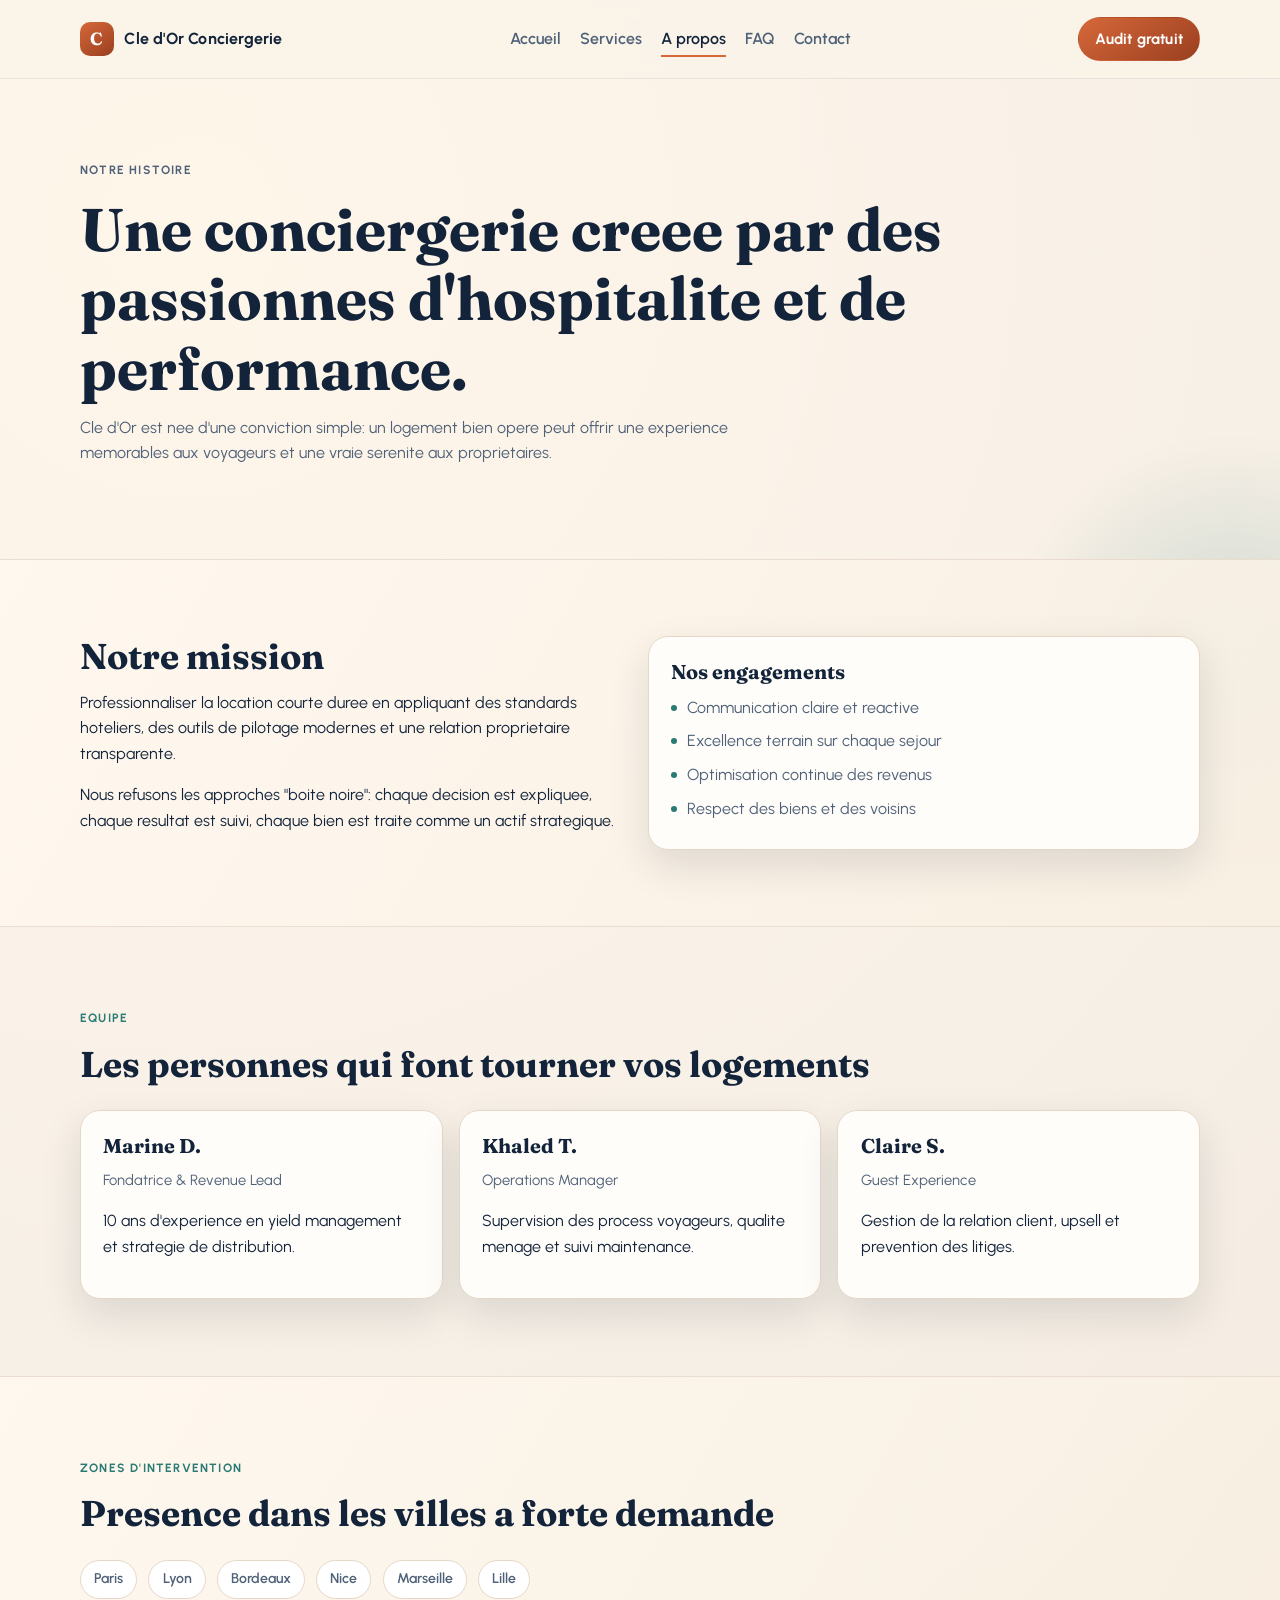
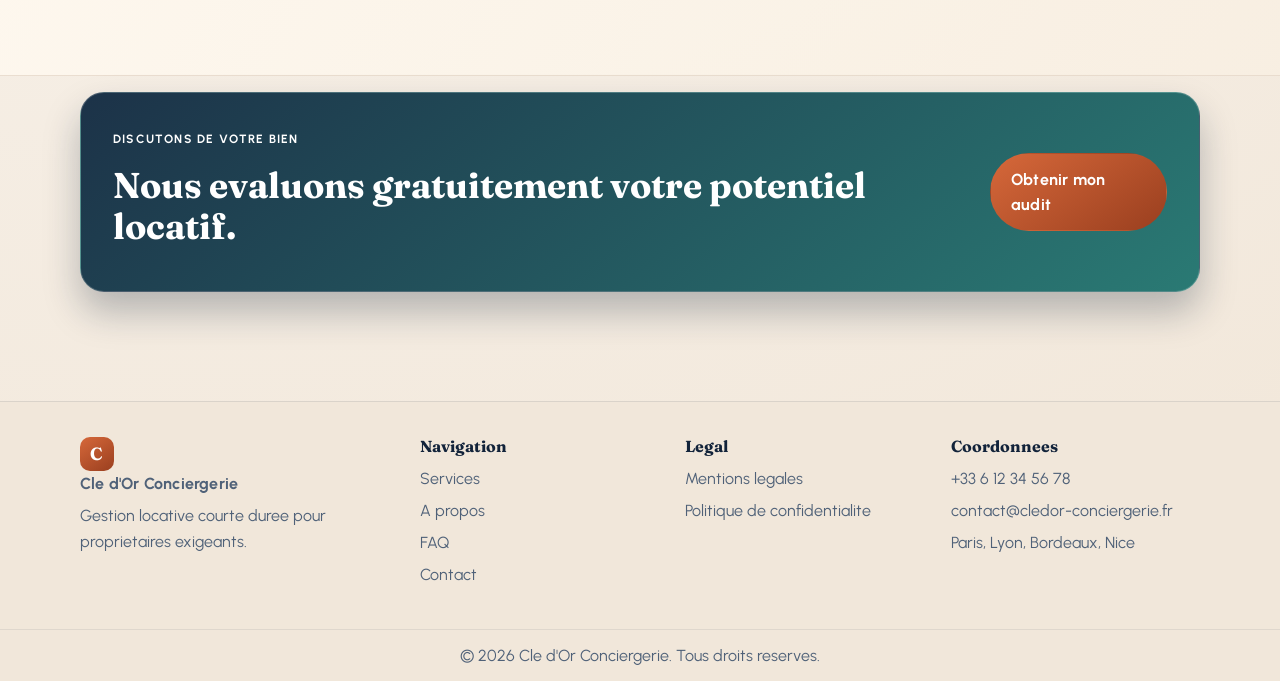
==== a-propos.html @ 5f4d0ef1 "Initial commit - site conciergerie Airbnb" ====
<!DOCTYPE html>
<html lang="fr">
<head>
  <meta charset="UTF-8">
  <meta name="viewport" content="width=device-width, initial-scale=1.0">
  <title>A propos | Cle d'Or Conciergerie</title>
  <meta name="description" content="Decouvrez l'equipe et la vision de Cle d'Or Conciergerie, specialisee dans la gestion locative courte duree pour proprietaires exigeants.">
  <link rel="preconnect" href="https://fonts.googleapis.com">
  <link rel="preconnect" href="https://fonts.gstatic.com" crossorigin>
  <link rel="stylesheet" href="assets/css/main.css">
</head>
<body>
  <div class="bg-orb orb-2"></div>
  <header class="site-header">
    <div class="container nav-wrap">
      <a href="index.html" class="brand">
        <span class="brand-mark">C</span>
        Cle d'Or Conciergerie
      </a>
      <button class="nav-toggle" aria-expanded="false" aria-controls="site-nav">
        <span></span>
        <span></span>
        <span></span>
      </button>
      <nav id="site-nav" class="site-nav">
        <a href="index.html">Accueil</a>
        <a href="services.html">Services</a>
        <a class="active" href="a-propos.html">A propos</a>
        <a href="faq.html">FAQ</a>
        <a href="contact.html">Contact</a>
      </nav>
      <a class="btn btn-sm hide-mobile" href="contact.html">Audit gratuit</a>
    </div>
  </header>

  <main>
    <section class="section-pad page-hero">
      <div class="container reveal">
        <p class="eyebrow">Notre histoire</p>
        <h1>Une conciergerie creee par des passionnes d'hospitalite et de performance.</h1>
        <p>
          Cle d'Or est nee d'une conviction simple: un logement bien opere peut offrir
          une experience memorables aux voyageurs et une vraie serenite aux proprietaires.
        </p>
      </div>
    </section>

    <section class="section-pad alt">
      <div class="container split-grid">
        <article class="reveal">
          <h2>Notre mission</h2>
          <p>
            Professionnaliser la location courte duree en appliquant des standards hoteliers,
            des outils de pilotage modernes et une relation proprietaire transparente.
          </p>
          <p>
            Nous refusons les approches "boite noire": chaque decision est expliquee,
            chaque resultat est suivi, chaque bien est traite comme un actif strategique.
          </p>
        </article>
        <article class="vision-box reveal delay-1">
          <h3>Nos engagements</h3>
          <ul>
            <li>Communication claire et reactive</li>
            <li>Excellence terrain sur chaque sejour</li>
            <li>Optimisation continue des revenus</li>
            <li>Respect des biens et des voisins</li>
          </ul>
        </article>
      </div>
    </section>

    <section class="section-pad">
      <div class="container">
        <div class="section-head reveal">
          <p class="eyebrow">Equipe</p>
          <h2>Les personnes qui font tourner vos logements</h2>
        </div>
        <div class="team-grid">
          <article class="team-card reveal">
            <h3>Marine D.</h3>
            <p class="role">Fondatrice & Revenue Lead</p>
            <p>10 ans d'experience en yield management et strategie de distribution.</p>
          </article>
          <article class="team-card reveal delay-1">
            <h3>Khaled T.</h3>
            <p class="role">Operations Manager</p>
            <p>Supervision des process voyageurs, qualite menage et suivi maintenance.</p>
          </article>
          <article class="team-card reveal delay-2">
            <h3>Claire S.</h3>
            <p class="role">Guest Experience</p>
            <p>Gestion de la relation client, upsell et prevention des litiges.</p>
          </article>
        </div>
      </div>
    </section>

    <section class="section-pad alt">
      <div class="container">
        <div class="section-head reveal">
          <p class="eyebrow">Zones d'intervention</p>
          <h2>Presence dans les villes a forte demande</h2>
        </div>
        <div class="chip-row reveal">
          <span>Paris</span>
          <span>Lyon</span>
          <span>Bordeaux</span>
          <span>Nice</span>
          <span>Marseille</span>
          <span>Lille</span>
        </div>
      </div>
    </section>

    <section class="section-pad cta-band">
      <div class="container cta-box reveal">
        <div>
          <p class="eyebrow">Discutons de votre bien</p>
          <h2>Nous evaluons gratuitement votre potentiel locatif.</h2>
        </div>
        <a class="btn" href="contact.html">Obtenir mon audit</a>
      </div>
    </section>
  </main>

  <footer class="site-footer">
    <div class="container footer-grid">
      <div>
        <a href="index.html" class="brand">
          <span class="brand-mark">C</span>
          Cle d'Or Conciergerie
        </a>
        <p>Gestion locative courte duree pour proprietaires exigeants.</p>
      </div>
      <div>
        <h3>Navigation</h3>
        <a href="services.html">Services</a>
        <a href="a-propos.html">A propos</a>
        <a href="faq.html">FAQ</a>
        <a href="contact.html">Contact</a>
      </div>
      <div>
        <h3>Legal</h3>
        <a href="mentions-legales.html">Mentions legales</a>
        <a href="politique-confidentialite.html">Politique de confidentialite</a>
      </div>
      <div>
        <h3>Coordonnees</h3>
        <p>+33 6 12 34 56 78</p>
        <p>contact@cledor-conciergerie.fr</p>
        <p>Paris, Lyon, Bordeaux, Nice</p>
      </div>
    </div>
    <div class="footer-bottom">
      <p>&copy; <span id="year"></span> Cle d'Or Conciergerie. Tous droits reserves.</p>
    </div>
  </footer>
  <script src="assets/js/main.js"></script>
</body>
</html>
---- assets/css/main.css ----
@import url("https://fonts.googleapis.com/css2?family=Fraunces:opsz,wght@9..144,500;9..144,700&family=Urbanist:wght@400;500;600;700&display=swap");

:root {
  --bg: #f6efe6;
  --bg-alt: #fff9f2;
  --text: #12233a;
  --muted: #4f6178;
  --accent: #d6683a;
  --accent-deep: #9a3f1f;
  --teal: #2a7a74;
  --gold: #c19a44;
  --line: #e5d7c8;
  --card: #fffdf9;
  --radius-lg: 20px;
  --radius-md: 14px;
  --shadow: 0 16px 40px rgba(14, 26, 44, 0.12);
}

*,
*::before,
*::after {
  box-sizing: border-box;
}

html,
body {
  margin: 0;
  padding: 0;
}

body {
  background: radial-gradient(circle at 15% 10%, #fff6ea 0%, var(--bg) 55%, #f1e6d8 100%);
  color: var(--text);
  font-family: "Urbanist", "Segoe UI", sans-serif;
  line-height: 1.6;
  overflow-x: hidden;
}

a {
  color: inherit;
  text-decoration: none;
}

h1,
h2,
h3 {
  color: var(--text);
  font-family: "Fraunces", Georgia, serif;
  line-height: 1.15;
  margin: 0 0 0.75rem;
}

h1 {
  font-size: clamp(2rem, 4.7vw, 3.9rem);
}

h2 {
  font-size: clamp(1.45rem, 2.8vw, 2.4rem);
}

h3 {
  font-size: 1.25rem;
}

p {
  margin: 0 0 1rem;
}

ul {
  margin: 0;
  padding: 0;
  list-style: none;
}

.container {
  width: min(1120px, 92%);
  margin: 0 auto;
}

.section-pad {
  padding: clamp(3.25rem, 6vw, 6rem) 0;
  position: relative;
}

.alt {
  background: linear-gradient(120deg, rgba(255, 248, 239, 0.9), rgba(248, 239, 226, 0.9));
  border-top: 1px solid rgba(229, 215, 200, 0.8);
  border-bottom: 1px solid rgba(229, 215, 200, 0.8);
}

.bg-orb {
  position: fixed;
  border-radius: 999px;
  filter: blur(8px);
  opacity: 0.2;
  pointer-events: none;
  z-index: -1;
}

.orb-1 {
  width: 340px;
  height: 340px;
  left: -140px;
  top: 16%;
  background: radial-gradient(circle, var(--accent), transparent 70%);
}

.orb-2 {
  width: 460px;
  height: 460px;
  right: -180px;
  top: 48%;
  background: radial-gradient(circle, var(--teal), transparent 70%);
}

.site-header {
  position: sticky;
  top: 0;
  z-index: 50;
  background: rgba(250, 243, 233, 0.84);
  backdrop-filter: blur(8px);
  border-bottom: 1px solid rgba(18, 35, 58, 0.08);
}

.nav-wrap {
  display: flex;
  align-items: center;
  justify-content: space-between;
  min-height: 78px;
  gap: 1rem;
}

.brand {
  display: inline-flex;
  align-items: center;
  gap: 0.65rem;
  font-weight: 700;
  letter-spacing: 0.2px;
}

.brand-mark {
  display: grid;
  place-items: center;
  width: 34px;
  height: 34px;
  border-radius: 10px;
  background: linear-gradient(145deg, var(--accent), var(--accent-deep));
  color: #fff;
  font-family: "Fraunces", Georgia, serif;
  font-size: 1.1rem;
}

.site-nav {
  display: flex;
  gap: 1.2rem;
  align-items: center;
}

.site-nav a {
  color: var(--muted);
  font-weight: 600;
  position: relative;
  padding: 0.2rem 0;
}

.site-nav a::after {
  content: "";
  width: 0;
  height: 2px;
  background: var(--accent);
  position: absolute;
  left: 0;
  bottom: -2px;
  transition: width 0.24s ease;
}

.site-nav a:hover::after,
.site-nav a.active::after {
  width: 100%;
}

.site-nav a.active {
  color: var(--text);
}

.btn {
  display: inline-flex;
  align-items: center;
  justify-content: center;
  padding: 0.78rem 1.25rem;
  border-radius: 999px;
  border: 1px solid transparent;
  background: linear-gradient(145deg, var(--accent), var(--accent-deep));
  color: #fff;
  font-weight: 700;
  letter-spacing: 0.2px;
  transition: transform 0.2s ease, box-shadow 0.2s ease, filter 0.2s ease;
}

.btn:hover {
  transform: translateY(-1px);
  box-shadow: 0 10px 20px rgba(154, 63, 31, 0.26);
  filter: saturate(1.1);
}

.btn-ghost {
  background: transparent;
  color: var(--text);
  border-color: rgba(18, 35, 58, 0.2);
}

.btn-sm {
  padding: 0.58rem 1rem;
  font-size: 0.94rem;
}

.eyebrow {
  display: inline-block;
  margin-bottom: 0.95rem;
  color: var(--teal);
  font-weight: 700;
  text-transform: uppercase;
  letter-spacing: 0.1em;
  font-size: 0.75rem;
}

.hero-grid {
  display: grid;
  grid-template-columns: 1.1fr 0.9fr;
  gap: 2rem;
  align-items: start;
}

.hero-copy p {
  color: var(--muted);
  max-width: 62ch;
}

.hero-actions {
  display: flex;
  flex-wrap: wrap;
  gap: 0.8rem;
  margin: 1.7rem 0;
}

.trust-points {
  display: grid;
  gap: 0.45rem;
}

.trust-points li {
  color: var(--muted);
  padding-left: 1.1rem;
  position: relative;
}

.trust-points li::before {
  content: "";
  position: absolute;
  width: 6px;
  height: 6px;
  border-radius: 50%;
  background: var(--accent);
  left: 0;
  top: 0.62rem;
}

.hero-card,
.info-card,
.timeline-item,
.price-card,
.testimonial,
.service-panel,
.metric-card,
.team-card,
.vision-box,
.contact-card,
.form-card {
  background: var(--card);
  border: 1px solid var(--line);
  border-radius: var(--radius-lg);
  padding: 1.4rem;
  box-shadow: var(--shadow);
}

.hero-card h2 {
  font-size: 1.28rem;
}

.stats-grid {
  display: grid;
  grid-template-columns: repeat(2, minmax(0, 1fr));
  gap: 0.7rem;
  margin-top: 1.25rem;
}

.stat-value {
  font-size: 1.8rem;
  font-weight: 700;
  color: var(--accent-deep);
  margin-bottom: 0.2rem;
}

.stat-label {
  color: var(--muted);
  font-size: 0.92rem;
  margin: 0;
}

.card-footnote {
  color: var(--muted);
  font-size: 0.82rem;
  margin-top: 1rem;
}

.chip-row {
  display: flex;
  gap: 0.7rem;
  flex-wrap: wrap;
}

.chip-row span {
  background: #fff;
  border: 1px solid var(--line);
  padding: 0.45rem 0.82rem;
  border-radius: 999px;
  color: var(--muted);
  font-weight: 600;
  font-size: 0.88rem;
}

.section-head {
  margin-bottom: 1.6rem;
}

.card-grid {
  display: grid;
  gap: 1rem;
}

.card-grid.three {
  grid-template-columns: repeat(3, minmax(0, 1fr));
}

.card-grid.two {
  grid-template-columns: repeat(2, minmax(0, 1fr));
}

.timeline {
  display: grid;
  grid-template-columns: repeat(4, minmax(0, 1fr));
  gap: 1rem;
}

.timeline-item span {
  display: inline-block;
  color: var(--teal);
  font-weight: 700;
  margin-bottom: 0.45rem;
}

.pricing-grid {
  display: grid;
  grid-template-columns: repeat(3, minmax(0, 1fr));
  gap: 1rem;
}

.price-card {
  display: grid;
  align-content: start;
  gap: 1rem;
}

.price-card .tag {
  font-size: 0.72rem;
  text-transform: uppercase;
  letter-spacing: 0.1em;
  color: var(--teal);
  font-weight: 700;
}

.price {
  font-size: 2rem;
  font-weight: 700;
  margin: 0;
  line-height: 1.1;
}

.price span {
  font-size: 0.92rem;
  color: var(--muted);
  font-weight: 600;
}

.price-card ul {
  display: grid;
  gap: 0.55rem;
}

.price-card li {
  color: var(--muted);
  padding-left: 1rem;
  position: relative;
}

.price-card li::before {
  content: "a";
  position: absolute;
  left: 0;
  color: var(--accent);
}

.price-card.featured {
  outline: 2px solid rgba(214, 104, 58, 0.36);
  transform: translateY(-6px);
}

.testimonial-grid {
  display: grid;
  grid-template-columns: repeat(3, minmax(0, 1fr));
  gap: 1rem;
}

.testimonial p {
  font-style: italic;
}

.testimonial span,
.role {
  color: var(--muted);
  font-size: 0.92rem;
}

.cta-band {
  padding-top: 1rem;
}

.cta-box {
  background: linear-gradient(140deg, #1c3248, #2a7a74);
  color: #fff;
  border-radius: 24px;
  border: 1px solid rgba(255, 255, 255, 0.2);
  padding: clamp(1.3rem, 3vw, 2rem);
  display: flex;
  align-items: center;
  justify-content: space-between;
  gap: 1rem;
  box-shadow: 0 20px 36px rgba(18, 35, 58, 0.28);
}

.cta-box h2,
.cta-box .eyebrow {
  color: #fff;
}

.page-hero p {
  color: var(--muted);
  max-width: 70ch;
}

.split-grid,
.contact-grid {
  display: grid;
  grid-template-columns: 1fr 1fr;
  gap: 1rem;
}

.team-grid {
  display: grid;
  grid-template-columns: repeat(3, minmax(0, 1fr));
  gap: 1rem;
}

.service-panel ul,
.vision-box ul {
  display: grid;
  gap: 0.5rem;
}

.service-panel li,
.vision-box li {
  color: var(--muted);
  padding-left: 1rem;
  position: relative;
}

.service-panel li::before,
.vision-box li::before {
  content: "";
  width: 6px;
  height: 6px;
  border-radius: 50%;
  background: var(--teal);
  position: absolute;
  left: 0;
  top: 0.62rem;
}

.metrics-grid {
  display: grid;
  grid-template-columns: repeat(3, minmax(0, 1fr));
  gap: 1rem;
}

.metric-card {
  text-align: center;
}

.faq-list {
  display: grid;
  gap: 0.8rem;
}

.faq-item {
  border: 1px solid var(--line);
  border-radius: var(--radius-md);
  background: #fff;
  overflow: hidden;
}

.faq-question {
  width: 100%;
  text-align: left;
  border: 0;
  background: transparent;
  color: var(--text);
  font-family: "Urbanist", "Segoe UI", sans-serif;
  font-weight: 700;
  padding: 1rem 1.1rem;
  cursor: pointer;
  position: relative;
}

.faq-question::after {
  content: "+";
  position: absolute;
  right: 1rem;
  top: 0.95rem;
  color: var(--accent);
}

.faq-item.open .faq-question::after {
  content: "a";
}

.faq-answer {
  max-height: 0;
  overflow: hidden;
  transition: max-height 0.24s ease;
}

.faq-answer p {
  padding: 0 1.1rem 1.1rem;
  margin: 0;
  color: var(--muted);
}

.field-row {
  display: grid;
  gap: 0.35rem;
  margin-bottom: 0.8rem;
}

label {
  font-weight: 600;
}

input,
select,
textarea {
  width: 100%;
  border: 1px solid var(--line);
  background: #fff;
  color: var(--text);
  border-radius: 10px;
  padding: 0.74rem 0.78rem;
  font-family: "Urbanist", "Segoe UI", sans-serif;
  font-size: 0.98rem;
}

input:focus,
select:focus,
textarea:focus {
  outline: 2px solid rgba(214, 104, 58, 0.3);
  border-color: var(--accent);
}

.small span {
  font-size: 0.8rem;
}

.form-status {
  font-weight: 600;
  margin-top: 0.7rem;
}

.form-status.success {
  color: var(--teal);
}

.form-status.error {
  color: #b83f3f;
}

.legal-page h2 {
  margin-top: 1.3rem;
  margin-bottom: 0.45rem;
}

.legal-page p {
  color: var(--muted);
}

.site-footer {
  margin-top: 2rem;
  border-top: 1px solid rgba(18, 35, 58, 0.1);
  background: #f1e7da;
}

.footer-grid {
  display: grid;
  grid-template-columns: 1.3fr repeat(3, 1fr);
  gap: 1rem;
  padding: 2.2rem 0;
}

.footer-grid h3 {
  margin-bottom: 0.65rem;
  font-size: 1rem;
}

.footer-grid a,
.footer-grid p {
  display: block;
  color: var(--muted);
  margin-bottom: 0.4rem;
}

.footer-bottom {
  border-top: 1px solid rgba(18, 35, 58, 0.08);
  padding: 0.8rem 0;
  text-align: center;
}

.footer-bottom p {
  margin: 0;
  color: var(--muted);
}

.nav-toggle {
  display: none;
  width: 42px;
  height: 42px;
  border: 1px solid rgba(18, 35, 58, 0.18);
  border-radius: 10px;
  background: #fff;
  padding: 0.5rem;
  cursor: pointer;
}

.nav-toggle span {
  display: block;
  width: 100%;
  height: 2px;
  background: var(--text);
  margin: 5px 0;
}

.reveal {
  opacity: 0;
  transform: translateY(16px);
  transition: opacity 0.55s ease, transform 0.55s ease;
}

.reveal.visible {
  opacity: 1;
  transform: translateY(0);
}

.delay-1 {
  transition-delay: 0.08s;
}

.delay-2 {
  transition-delay: 0.16s;
}

.delay-3 {
  transition-delay: 0.24s;
}

@media (max-width: 980px) {
  .hero-grid,
  .pricing-grid,
  .timeline,
  .testimonial-grid,
  .footer-grid,
  .team-grid,
  .card-grid.three,
  .metrics-grid {
    grid-template-columns: 1fr 1fr;
  }
}

@media (max-width: 780px) {
  .hide-mobile {
    display: none;
  }

  .nav-toggle {
    display: block;
  }

  .site-nav {
    position: absolute;
    left: 0;
    right: 0;
    top: 78px;
    background: #fcf7ee;
    border-bottom: 1px solid rgba(18, 35, 58, 0.1);
    padding: 0.8rem 4%;
    display: none;
    flex-direction: column;
    align-items: flex-start;
    gap: 0.7rem;
  }

  .site-nav.open {
    display: flex;
  }

  .hero-grid,
  .card-grid.two,
  .card-grid.three,
  .pricing-grid,
  .timeline,
  .testimonial-grid,
  .split-grid,
  .contact-grid,
  .team-grid,
  .metrics-grid,
  .footer-grid {
    grid-template-columns: 1fr;
  }

  .cta-box {
    flex-direction: column;
    align-items: flex-start;
  }

  .price-card.featured {
    transform: none;
  }
}
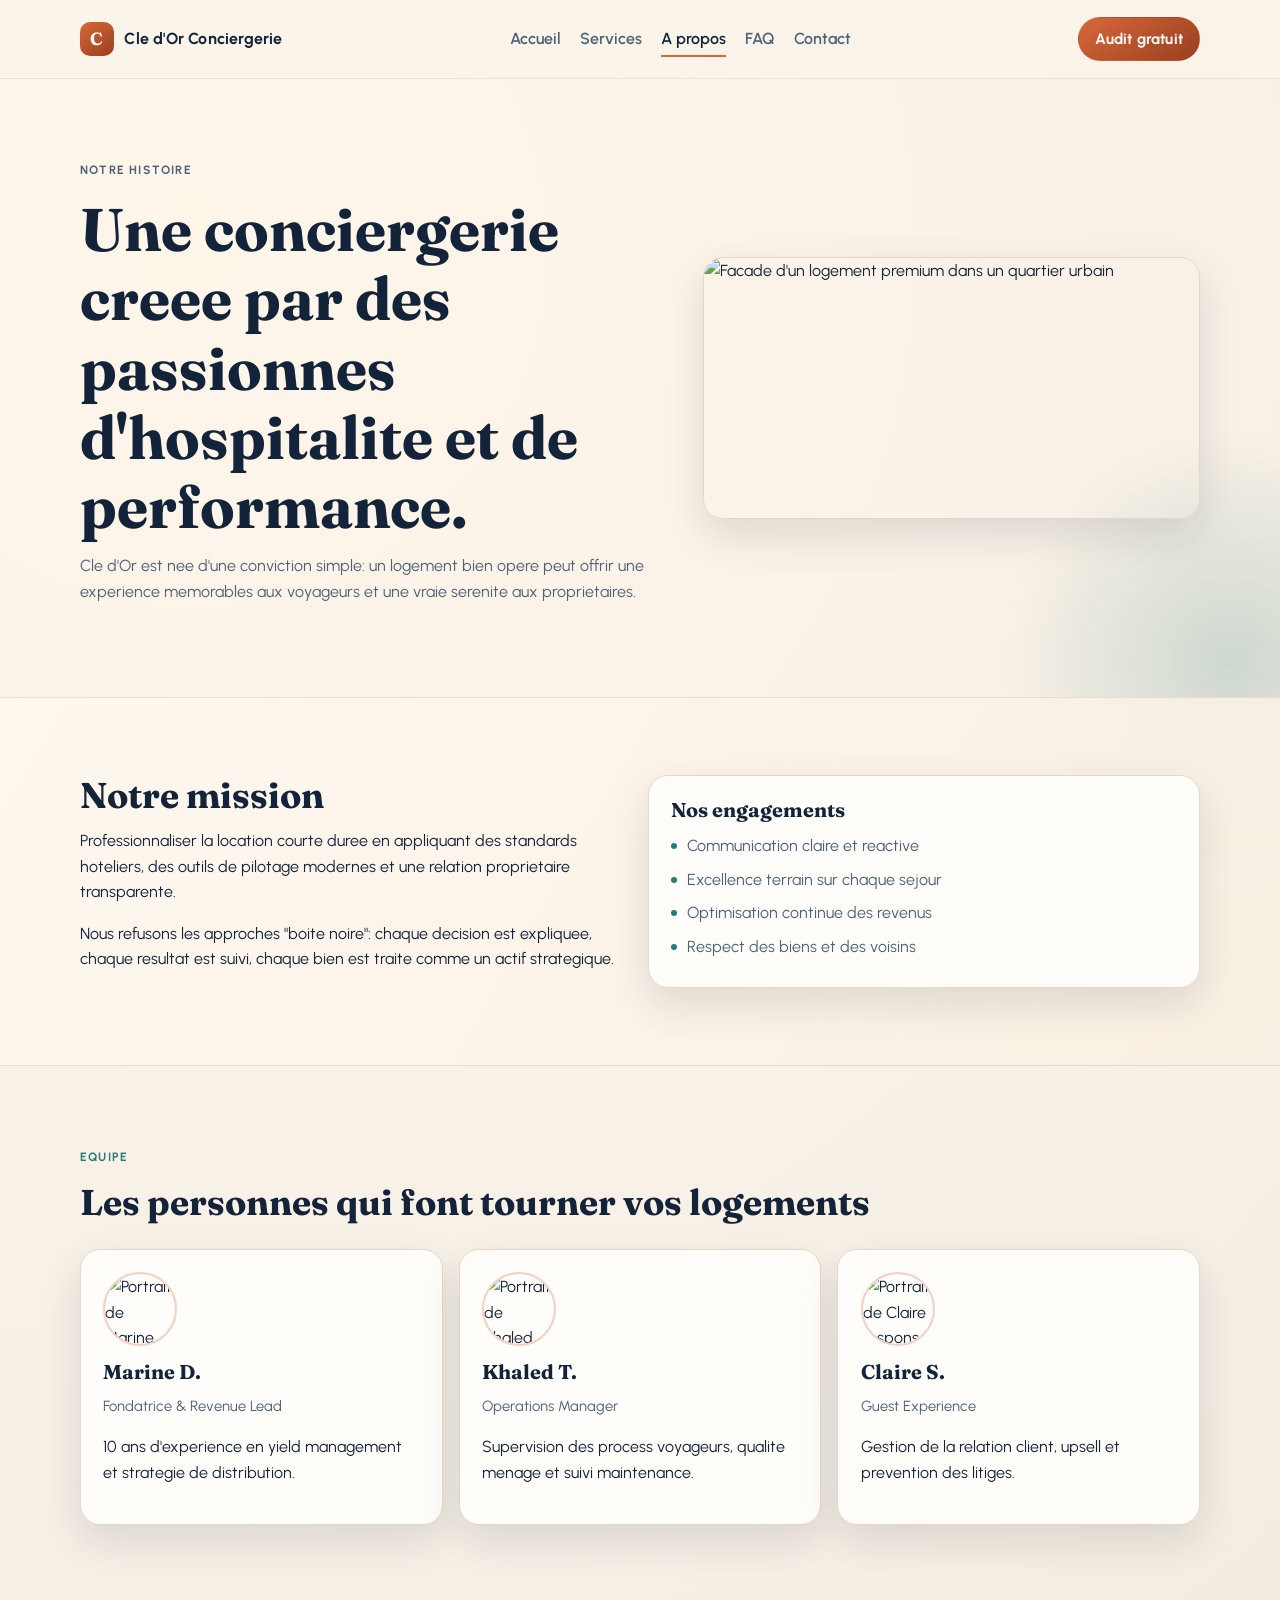
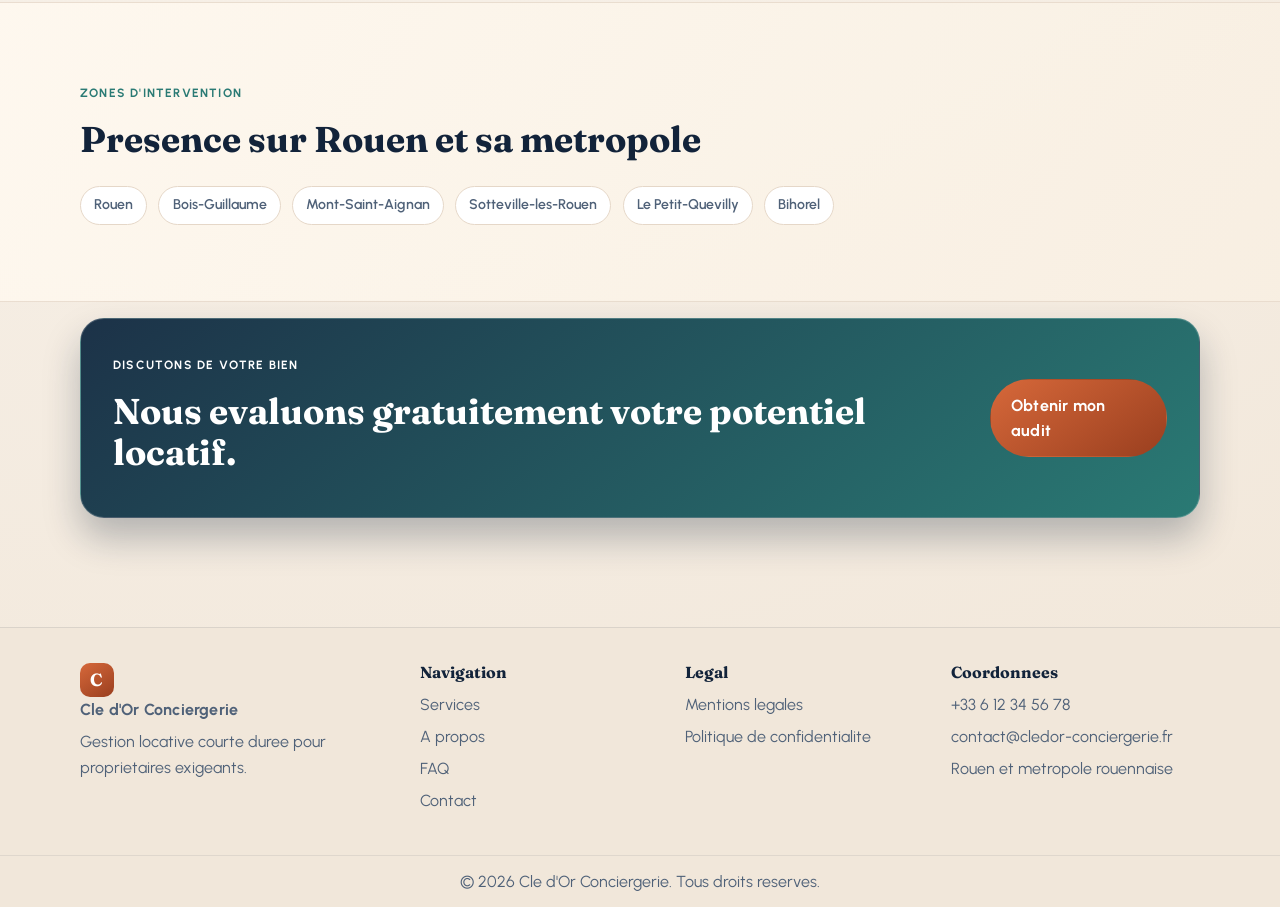
==== commit 2bed34d4: "feat: optimize UX journey with playful interactions and Rouen focus" ====
--- a/a-propos.html
+++ b/a-propos.html
@@ -35,13 +35,22 @@
 
   <main>
     <section class="section-pad page-hero">
-      <div class="container reveal">
-        <p class="eyebrow">Notre histoire</p>
-        <h1>Une conciergerie creee par des passionnes d'hospitalite et de performance.</h1>
-        <p>
-          Cle d'Or est nee d'une conviction simple: un logement bien opere peut offrir
-          une experience memorables aux voyageurs et une vraie serenite aux proprietaires.
-        </p>
+      <div class="container page-hero-grid">
+        <div class="reveal">
+          <p class="eyebrow">Notre histoire</p>
+          <h1>Une conciergerie creee par des passionnes d'hospitalite et de performance.</h1>
+          <p>
+            Cle d'Or est nee d'une conviction simple: un logement bien opere peut offrir
+            une experience memorables aux voyageurs et une vraie serenite aux proprietaires.
+          </p>
+        </div>
+        <figure class="page-hero-photo reveal delay-1">
+          <img
+            src="https://images.unsplash.com/photo-1494526585095-c41746248156?auto=format&fit=crop&w=1000&q=80"
+            alt="Facade d'un logement premium dans un quartier urbain"
+            loading="lazy"
+          >
+        </figure>
       </div>
     </section>
 
@@ -78,16 +87,34 @@
         </div>
         <div class="team-grid">
           <article class="team-card reveal">
+            <img
+              class="team-photo"
+              src="https://images.unsplash.com/photo-1487412720507-e7ab37603c6f?auto=format&fit=crop&w=600&q=80"
+              alt="Portrait de Marine fondatrice de la conciergerie"
+              loading="lazy"
+            >
             <h3>Marine D.</h3>
             <p class="role">Fondatrice & Revenue Lead</p>
             <p>10 ans d'experience en yield management et strategie de distribution.</p>
           </article>
           <article class="team-card reveal delay-1">
+            <img
+              class="team-photo"
+              src="https://images.unsplash.com/photo-1500648767791-00dcc994a43e?auto=format&fit=crop&w=600&q=80"
+              alt="Portrait de Khaled operations manager"
+              loading="lazy"
+            >
             <h3>Khaled T.</h3>
             <p class="role">Operations Manager</p>
             <p>Supervision des process voyageurs, qualite menage et suivi maintenance.</p>
           </article>
           <article class="team-card reveal delay-2">
+            <img
+              class="team-photo"
+              src="https://images.unsplash.com/photo-1489424731084-a5d8b219a5bb?auto=format&fit=crop&w=600&q=80"
+              alt="Portrait de Claire responsable de l'experience voyageur"
+              loading="lazy"
+            >
             <h3>Claire S.</h3>
             <p class="role">Guest Experience</p>
             <p>Gestion de la relation client, upsell et prevention des litiges.</p>
@@ -100,15 +127,15 @@
       <div class="container">
         <div class="section-head reveal">
           <p class="eyebrow">Zones d'intervention</p>
-          <h2>Presence dans les villes a forte demande</h2>
+          <h2>Presence sur Rouen et sa metropole</h2>
         </div>
         <div class="chip-row reveal">
-          <span>Paris</span>
-          <span>Lyon</span>
-          <span>Bordeaux</span>
-          <span>Nice</span>
-          <span>Marseille</span>
-          <span>Lille</span>
+          <span>Rouen</span>
+          <span>Bois-Guillaume</span>
+          <span>Mont-Saint-Aignan</span>
+          <span>Sotteville-les-Rouen</span>
+          <span>Le Petit-Quevilly</span>
+          <span>Bihorel</span>
         </div>
       </div>
     </section>
@@ -149,7 +176,7 @@
         <h3>Coordonnees</h3>
         <p>+33 6 12 34 56 78</p>
         <p>contact@cledor-conciergerie.fr</p>
-        <p>Paris, Lyon, Bordeaux, Nice</p>
+        <p>Rouen et metropole rouennaise</p>
       </div>
     </div>
     <div class="footer-bottom">
--- a/assets/css/main.css
+++ b/assets/css/main.css
@@ -287,6 +287,20 @@
   font-size: 1.28rem;
 }
 
+.hero-media {
+  border-radius: calc(var(--radius-lg) - 4px);
+  overflow: hidden;
+  margin-bottom: 1rem;
+  aspect-ratio: 16 / 9;
+}
+
+.hero-media img {
+  width: 100%;
+  height: 100%;
+  object-fit: cover;
+  display: block;
+}
+
 .stats-grid {
   display: grid;
   grid-template-columns: repeat(2, minmax(0, 1fr));
@@ -344,6 +358,218 @@
 
 .card-grid.two {
   grid-template-columns: repeat(2, minmax(0, 1fr));
+}
+
+.journey-shell {
+  display: grid;
+  grid-template-columns: 1.15fr 0.85fr;
+  gap: 1rem;
+  align-items: start;
+}
+
+.journey-panel,
+.journey-summary,
+.simulator-card {
+  background: #fff;
+  border: 1px solid var(--line);
+  border-radius: var(--radius-lg);
+  padding: 1.2rem;
+  box-shadow: var(--shadow);
+}
+
+.journey-track {
+  width: 100%;
+  height: 10px;
+  border-radius: 999px;
+  background: #f1e3d4;
+  overflow: hidden;
+  margin-bottom: 1rem;
+}
+
+.journey-track-bar {
+  width: 25%;
+  height: 100%;
+  background: linear-gradient(145deg, var(--accent), var(--accent-deep));
+  transition: width 0.26s ease;
+}
+
+.journey-step {
+  display: none;
+}
+
+.journey-step.is-active {
+  display: block;
+}
+
+.journey-label {
+  text-transform: uppercase;
+  letter-spacing: 0.08em;
+  font-size: 0.78rem;
+  color: var(--teal);
+  font-weight: 700;
+  margin-bottom: 0.4rem;
+}
+
+.option-grid {
+  display: grid;
+  grid-template-columns: 1fr 1fr;
+  gap: 0.7rem;
+  margin-top: 1rem;
+}
+
+.journey-option {
+  border: 1px solid rgba(18, 35, 58, 0.16);
+  background: #fff;
+  color: var(--text);
+  border-radius: 12px;
+  padding: 0.74rem 0.8rem;
+  font: inherit;
+  font-weight: 600;
+  cursor: pointer;
+  text-align: left;
+  transition: transform 0.16s ease, border-color 0.16s ease, box-shadow 0.16s ease, background 0.16s ease;
+}
+
+.journey-option:hover {
+  transform: translateY(-1px);
+  border-color: var(--accent);
+}
+
+.journey-option.selected {
+  background: #fff3eb;
+  border-color: var(--accent);
+  box-shadow: 0 10px 20px rgba(214, 104, 58, 0.16);
+}
+
+.journey-actions {
+  display: flex;
+  gap: 0.6rem;
+  margin-top: 1.1rem;
+}
+
+.journey-actions .btn {
+  min-width: 120px;
+}
+
+.journey-actions .btn:disabled {
+  opacity: 0.6;
+  cursor: not-allowed;
+  transform: none;
+  box-shadow: none;
+}
+
+.journey-summary {
+  background: linear-gradient(150deg, #1f354c, #2a7a74);
+  color: #fff;
+  min-height: 100%;
+}
+
+.journey-summary h3 {
+  color: #fff;
+}
+
+.journey-summary p {
+  color: rgba(255, 255, 255, 0.92);
+}
+
+.journey-badges {
+  display: flex;
+  gap: 0.55rem;
+  flex-wrap: wrap;
+  margin: 0.9rem 0 1.2rem;
+}
+
+.journey-badges span {
+  border-radius: 999px;
+  border: 1px solid rgba(255, 255, 255, 0.45);
+  background: rgba(255, 255, 255, 0.12);
+  padding: 0.35rem 0.7rem;
+  font-size: 0.82rem;
+  font-weight: 600;
+}
+
+.simulator-shell {
+  display: grid;
+  grid-template-columns: 1fr 1fr;
+  gap: 1rem;
+  align-items: start;
+}
+
+.sim-row {
+  margin-bottom: 0.9rem;
+}
+
+.sim-row label {
+  display: block;
+  margin-bottom: 0.35rem;
+}
+
+.sim-row input[type="range"] {
+  width: 100%;
+  accent-color: var(--accent);
+  padding: 0;
+  border: 0;
+  background: transparent;
+}
+
+.sim-row p {
+  margin: 0.35rem 0 0;
+  color: var(--muted);
+  font-weight: 600;
+}
+
+.sim-results {
+  margin-top: 1rem;
+  display: grid;
+  gap: 0.7rem;
+}
+
+.sim-results article {
+  border: 1px solid var(--line);
+  border-radius: var(--radius-md);
+  padding: 0.7rem 0.8rem;
+  background: #fffaf3;
+}
+
+.sim-label {
+  margin: 0;
+  color: var(--muted);
+  font-size: 0.86rem;
+}
+
+.sim-value {
+  margin: 0.2rem 0 0;
+  font-size: 1.4rem;
+  font-weight: 700;
+  color: var(--accent-deep);
+}
+
+.showcase-grid {
+  display: grid;
+  grid-template-columns: repeat(3, minmax(0, 1fr));
+  gap: 1rem;
+}
+
+.showcase-card {
+  margin: 0;
+  background: #fff;
+  border: 1px solid var(--line);
+  border-radius: var(--radius-lg);
+  overflow: hidden;
+  box-shadow: var(--shadow);
+}
+
+.showcase-card img {
+  width: 100%;
+  height: 260px;
+  object-fit: cover;
+  display: block;
+}
+
+.showcase-card figcaption {
+  padding: 0.8rem 1rem 1rem;
+  color: var(--muted);
+  font-weight: 600;
 }
 
 .timeline {
@@ -404,7 +630,7 @@
 }
 
 .price-card li::before {
-  content: "a";
+  content: "-";
   position: absolute;
   left: 0;
   color: var(--accent);
@@ -458,6 +684,29 @@
   max-width: 70ch;
 }
 
+.page-hero-grid {
+  display: grid;
+  grid-template-columns: 1.1fr 0.9fr;
+  gap: 1rem;
+  align-items: center;
+}
+
+.page-hero-photo {
+  margin: 0;
+  border-radius: var(--radius-lg);
+  overflow: hidden;
+  border: 1px solid var(--line);
+  box-shadow: var(--shadow);
+}
+
+.page-hero-photo img {
+  width: 100%;
+  height: 100%;
+  min-height: 260px;
+  object-fit: cover;
+  display: block;
+}
+
 .split-grid,
 .contact-grid {
   display: grid;
@@ -469,6 +718,16 @@
   display: grid;
   grid-template-columns: repeat(3, minmax(0, 1fr));
   gap: 1rem;
+}
+
+.team-photo {
+  width: 74px;
+  height: 74px;
+  border-radius: 999px;
+  object-fit: cover;
+  display: block;
+  margin-bottom: 0.85rem;
+  border: 2px solid rgba(214, 104, 58, 0.3);
 }
 
 .service-panel ul,
@@ -540,7 +799,7 @@
 }
 
 .faq-item.open .faq-question::after {
-  content: "a";
+  content: "-";
 }
 
 .faq-answer {
@@ -598,6 +857,10 @@
   color: var(--teal);
 }
 
+.form-status.info {
+  color: var(--text);
+}
+
 .form-status.error {
   color: #b83f3f;
 }
@@ -696,8 +959,12 @@
   .testimonial-grid,
   .footer-grid,
   .team-grid,
+  .journey-shell,
+  .simulator-shell,
   .card-grid.three,
-  .metrics-grid {
+  .metrics-grid,
+  .showcase-grid,
+  .page-hero-grid {
     grid-template-columns: 1fr 1fr;
   }
 }
@@ -737,6 +1004,10 @@
   .testimonial-grid,
   .split-grid,
   .contact-grid,
+  .journey-shell,
+  .simulator-shell,
+  .showcase-grid,
+  .page-hero-grid,
   .team-grid,
   .metrics-grid,
   .footer-grid {
@@ -751,4 +1022,12 @@
   .price-card.featured {
     transform: none;
   }
-}
+
+  .option-grid {
+    grid-template-columns: 1fr;
+  }
+
+  .journey-actions {
+    flex-direction: column;
+  }
+}
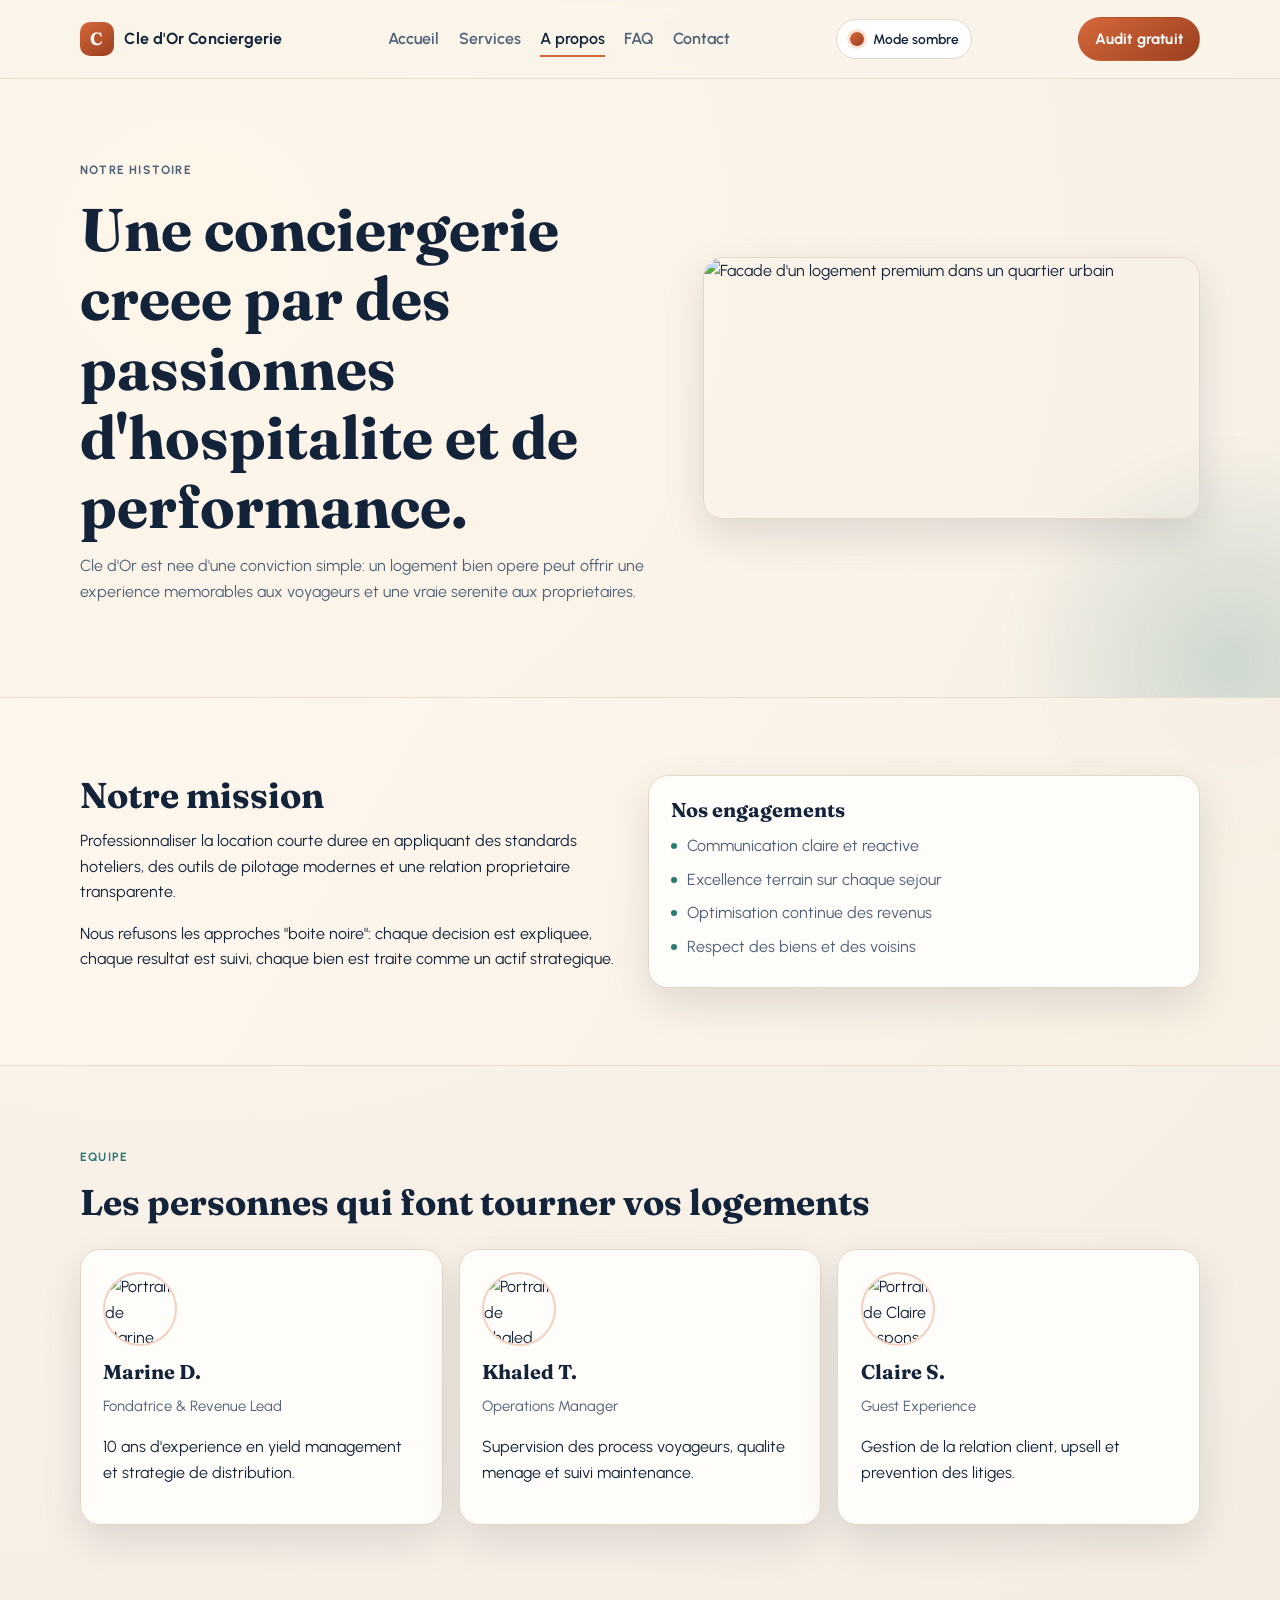
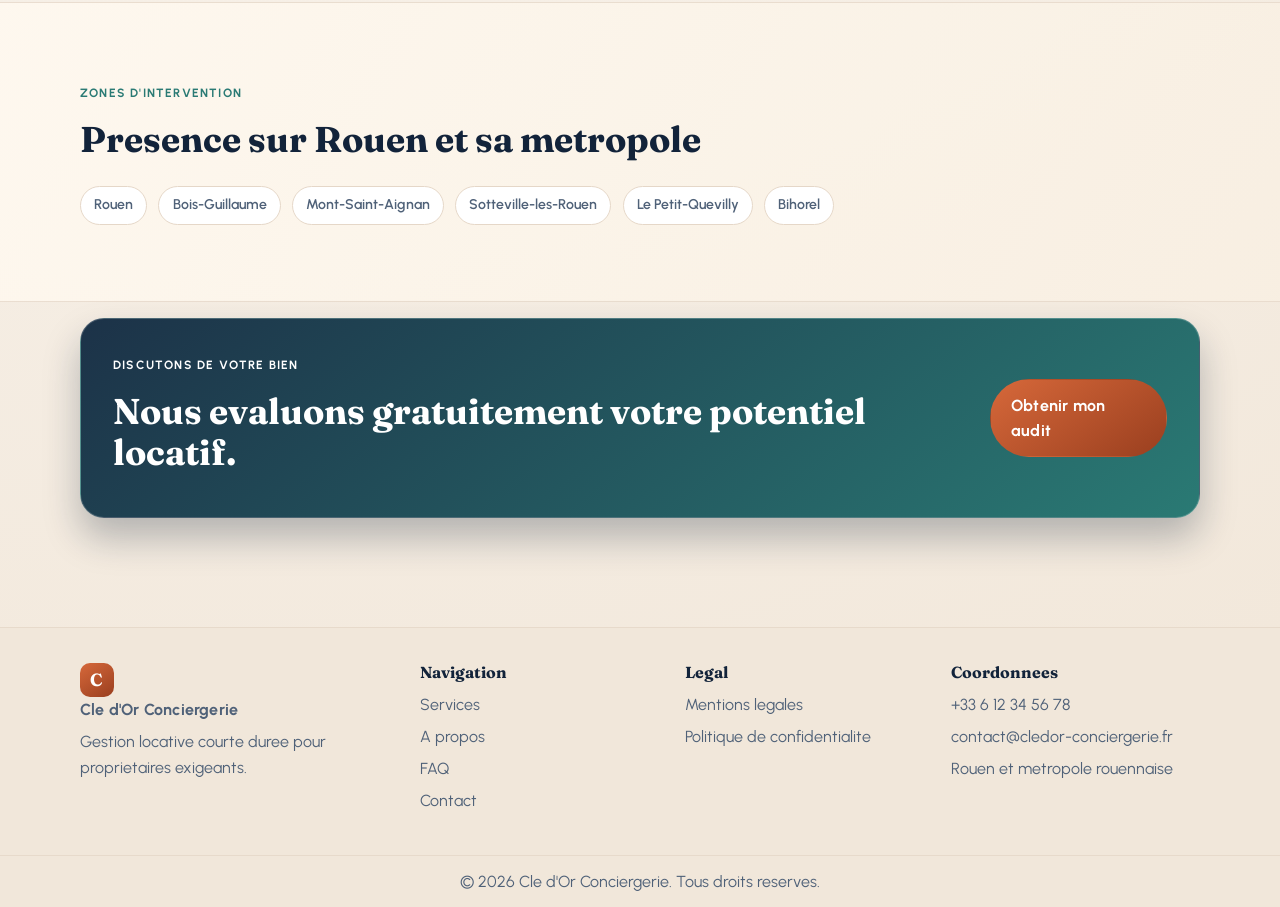
==== commit 68573efc: "Add dark mode, parallax effects, and email config for contact form" ====
--- a/a-propos.html
+++ b/a-propos.html
@@ -10,7 +10,7 @@
   <link rel="stylesheet" href="assets/css/main.css">
 </head>
 <body>
-  <div class="bg-orb orb-2"></div>
+  <div class="bg-orb orb-2 parallax-layer" data-parallax-speed="0.14"></div>
   <header class="site-header">
     <div class="container nav-wrap">
       <a href="index.html" class="brand">
@@ -29,6 +29,10 @@
         <a href="faq.html">FAQ</a>
         <a href="contact.html">Contact</a>
       </nav>
+      <button class="theme-toggle" type="button" data-theme-toggle aria-label="Activer le mode sombre">
+        <span class="theme-toggle-dot" aria-hidden="true"></span>
+        <span data-theme-toggle-label>Mode sombre</span>
+      </button>
       <a class="btn btn-sm hide-mobile" href="contact.html">Audit gratuit</a>
     </div>
   </header>
@@ -45,8 +49,7 @@
           </p>
         </div>
         <figure class="page-hero-photo reveal delay-1">
-          <img
-            src="https://images.unsplash.com/photo-1494526585095-c41746248156?auto=format&fit=crop&w=1000&q=80"
+          <img class="parallax-layer" data-parallax-speed="0.08" src="https://images.unsplash.com/photo-1494526585095-c41746248156?auto=format&fit=crop&w=1000&q=80"
             alt="Facade d'un logement premium dans un quartier urbain"
             loading="lazy"
           >
--- a/assets/css/main.css
+++ b/assets/css/main.css
@@ -3,6 +3,8 @@
 :root {
   --bg: #f6efe6;
   --bg-alt: #fff9f2;
+  --bg-top: #fff6ea;
+  --bg-bottom: #f1e6d8;
   --text: #12233a;
   --muted: #4f6178;
   --accent: #d6683a;
@@ -10,10 +12,48 @@
   --teal: #2a7a74;
   --gold: #c19a44;
   --line: #e5d7c8;
+  --line-soft: rgba(229, 215, 200, 0.8);
   --card: #fffdf9;
+  --surface: #ffffff;
+  --surface-soft: #fffaf3;
+  --header-bg: rgba(250, 243, 233, 0.84);
+  --footer-bg: #f1e7da;
+  --alt-overlay-a: rgba(255, 248, 239, 0.9);
+  --alt-overlay-b: rgba(248, 239, 226, 0.9);
+  --input-bg: #ffffff;
+  --nav-mobile-bg: #fcf7ee;
   --radius-lg: 20px;
   --radius-md: 14px;
   --shadow: 0 16px 40px rgba(14, 26, 44, 0.12);
+}
+
+body[data-theme="dark"] {
+  --bg: #0f1723;
+  --bg-alt: #111b2b;
+  --bg-top: #172740;
+  --bg-bottom: #0b121c;
+  --text: #e7f0ff;
+  --muted: #a7bdd9;
+  --accent: #ff8e60;
+  --accent-deep: #cf5a30;
+  --teal: #5fcdc0;
+  --line: rgba(161, 190, 224, 0.2);
+  --line-soft: rgba(161, 190, 224, 0.2);
+  --card: #172437;
+  --surface: #1a2b43;
+  --surface-soft: #1d304a;
+  --header-bg: rgba(12, 19, 30, 0.86);
+  --footer-bg: #0f1723;
+  --alt-overlay-a: rgba(20, 33, 51, 0.9);
+  --alt-overlay-b: rgba(16, 27, 42, 0.9);
+  --input-bg: #102136;
+  --nav-mobile-bg: #0f1c2d;
+  --shadow: 0 18px 40px rgba(3, 9, 16, 0.5);
+  color-scheme: dark;
+}
+
+body[data-theme="light"] {
+  color-scheme: light;
 }
 
 *,
@@ -29,7 +69,7 @@
 }
 
 body {
-  background: radial-gradient(circle at 15% 10%, #fff6ea 0%, var(--bg) 55%, #f1e6d8 100%);
+  background: radial-gradient(circle at 15% 10%, var(--bg-top) 0%, var(--bg) 55%, var(--bg-bottom) 100%);
   color: var(--text);
   font-family: "Urbanist", "Segoe UI", sans-serif;
   line-height: 1.6;
@@ -83,9 +123,9 @@
 }
 
 .alt {
-  background: linear-gradient(120deg, rgba(255, 248, 239, 0.9), rgba(248, 239, 226, 0.9));
-  border-top: 1px solid rgba(229, 215, 200, 0.8);
-  border-bottom: 1px solid rgba(229, 215, 200, 0.8);
+  background: linear-gradient(120deg, var(--alt-overlay-a), var(--alt-overlay-b));
+  border-top: 1px solid var(--line-soft);
+  border-bottom: 1px solid var(--line-soft);
 }
 
 .bg-orb {
@@ -117,9 +157,9 @@
   position: sticky;
   top: 0;
   z-index: 50;
-  background: rgba(250, 243, 233, 0.84);
+  background: var(--header-bg);
   backdrop-filter: blur(8px);
-  border-bottom: 1px solid rgba(18, 35, 58, 0.08);
+  border-bottom: 1px solid var(--line-soft);
 }
 
 .nav-wrap {
@@ -206,12 +246,42 @@
 .btn-ghost {
   background: transparent;
   color: var(--text);
-  border-color: rgba(18, 35, 58, 0.2);
+  border-color: var(--line);
 }
 
 .btn-sm {
   padding: 0.58rem 1rem;
   font-size: 0.94rem;
+}
+
+.theme-toggle {
+  display: inline-flex;
+  align-items: center;
+  gap: 0.55rem;
+  border-radius: 999px;
+  border: 1px solid var(--line);
+  background: var(--surface);
+  color: var(--text);
+  font: inherit;
+  font-size: 0.86rem;
+  font-weight: 600;
+  padding: 0.5rem 0.8rem;
+  cursor: pointer;
+  transition: transform 0.18s ease, border-color 0.18s ease, box-shadow 0.18s ease;
+}
+
+.theme-toggle:hover {
+  transform: translateY(-1px);
+  border-color: var(--accent);
+  box-shadow: 0 10px 20px rgba(18, 35, 58, 0.12);
+}
+
+.theme-toggle-dot {
+  width: 14px;
+  height: 14px;
+  border-radius: 50%;
+  background: linear-gradient(145deg, var(--accent), var(--accent-deep));
+  box-shadow: 0 0 0 3px rgba(214, 104, 58, 0.2);
 }
 
 .eyebrow {
@@ -334,7 +404,7 @@
 }
 
 .chip-row span {
-  background: #fff;
+  background: var(--surface);
   border: 1px solid var(--line);
   padding: 0.45rem 0.82rem;
   border-radius: 999px;
@@ -370,7 +440,7 @@
 .journey-panel,
 .journey-summary,
 .simulator-card {
-  background: #fff;
+  background: var(--surface);
   border: 1px solid var(--line);
   border-radius: var(--radius-lg);
   padding: 1.2rem;
@@ -381,7 +451,7 @@
   width: 100%;
   height: 10px;
   border-radius: 999px;
-  background: #f1e3d4;
+  background: var(--surface-soft);
   overflow: hidden;
   margin-bottom: 1rem;
 }
@@ -418,8 +488,8 @@
 }
 
 .journey-option {
-  border: 1px solid rgba(18, 35, 58, 0.16);
-  background: #fff;
+  border: 1px solid var(--line);
+  background: var(--surface);
   color: var(--text);
   border-radius: 12px;
   padding: 0.74rem 0.8rem;
@@ -436,7 +506,7 @@
 }
 
 .journey-option.selected {
-  background: #fff3eb;
+  background: var(--surface-soft);
   border-color: var(--accent);
   box-shadow: 0 10px 20px rgba(214, 104, 58, 0.16);
 }
@@ -528,7 +598,7 @@
   border: 1px solid var(--line);
   border-radius: var(--radius-md);
   padding: 0.7rem 0.8rem;
-  background: #fffaf3;
+  background: var(--surface-soft);
 }
 
 .sim-label {
@@ -552,7 +622,7 @@
 
 .showcase-card {
   margin: 0;
-  background: #fff;
+  background: var(--surface);
   border: 1px solid var(--line);
   border-radius: var(--radius-lg);
   overflow: hidden;
@@ -773,7 +843,7 @@
 .faq-item {
   border: 1px solid var(--line);
   border-radius: var(--radius-md);
-  background: #fff;
+  background: var(--surface);
   overflow: hidden;
 }
 
@@ -829,7 +899,7 @@
 textarea {
   width: 100%;
   border: 1px solid var(--line);
-  background: #fff;
+  background: var(--input-bg);
   color: var(--text);
   border-radius: 10px;
   padding: 0.74rem 0.78rem;
@@ -876,8 +946,8 @@
 
 .site-footer {
   margin-top: 2rem;
-  border-top: 1px solid rgba(18, 35, 58, 0.1);
-  background: #f1e7da;
+  border-top: 1px solid var(--line-soft);
+  background: var(--footer-bg);
 }
 
 .footer-grid {
@@ -900,7 +970,7 @@
 }
 
 .footer-bottom {
-  border-top: 1px solid rgba(18, 35, 58, 0.08);
+  border-top: 1px solid var(--line-soft);
   padding: 0.8rem 0;
   text-align: center;
 }
@@ -914,11 +984,16 @@
   display: none;
   width: 42px;
   height: 42px;
-  border: 1px solid rgba(18, 35, 58, 0.18);
+  border: 1px solid var(--line);
   border-radius: 10px;
-  background: #fff;
+  background: var(--surface);
   padding: 0.5rem;
   cursor: pointer;
+}
+
+.parallax-layer {
+  will-change: transform;
+  transform: translate3d(0, 0, 0);
 }
 
 .nav-toggle span {
@@ -974,6 +1049,17 @@
     display: none;
   }
 
+  .theme-toggle {
+    width: 42px;
+    height: 42px;
+    padding: 0;
+    justify-content: center;
+  }
+
+  .theme-toggle [data-theme-toggle-label] {
+    display: none;
+  }
+
   .nav-toggle {
     display: block;
   }
@@ -983,8 +1069,8 @@
     left: 0;
     right: 0;
     top: 78px;
-    background: #fcf7ee;
-    border-bottom: 1px solid rgba(18, 35, 58, 0.1);
+    background: var(--nav-mobile-bg);
+    border-bottom: 1px solid var(--line-soft);
     padding: 0.8rem 4%;
     display: none;
     flex-direction: column;
